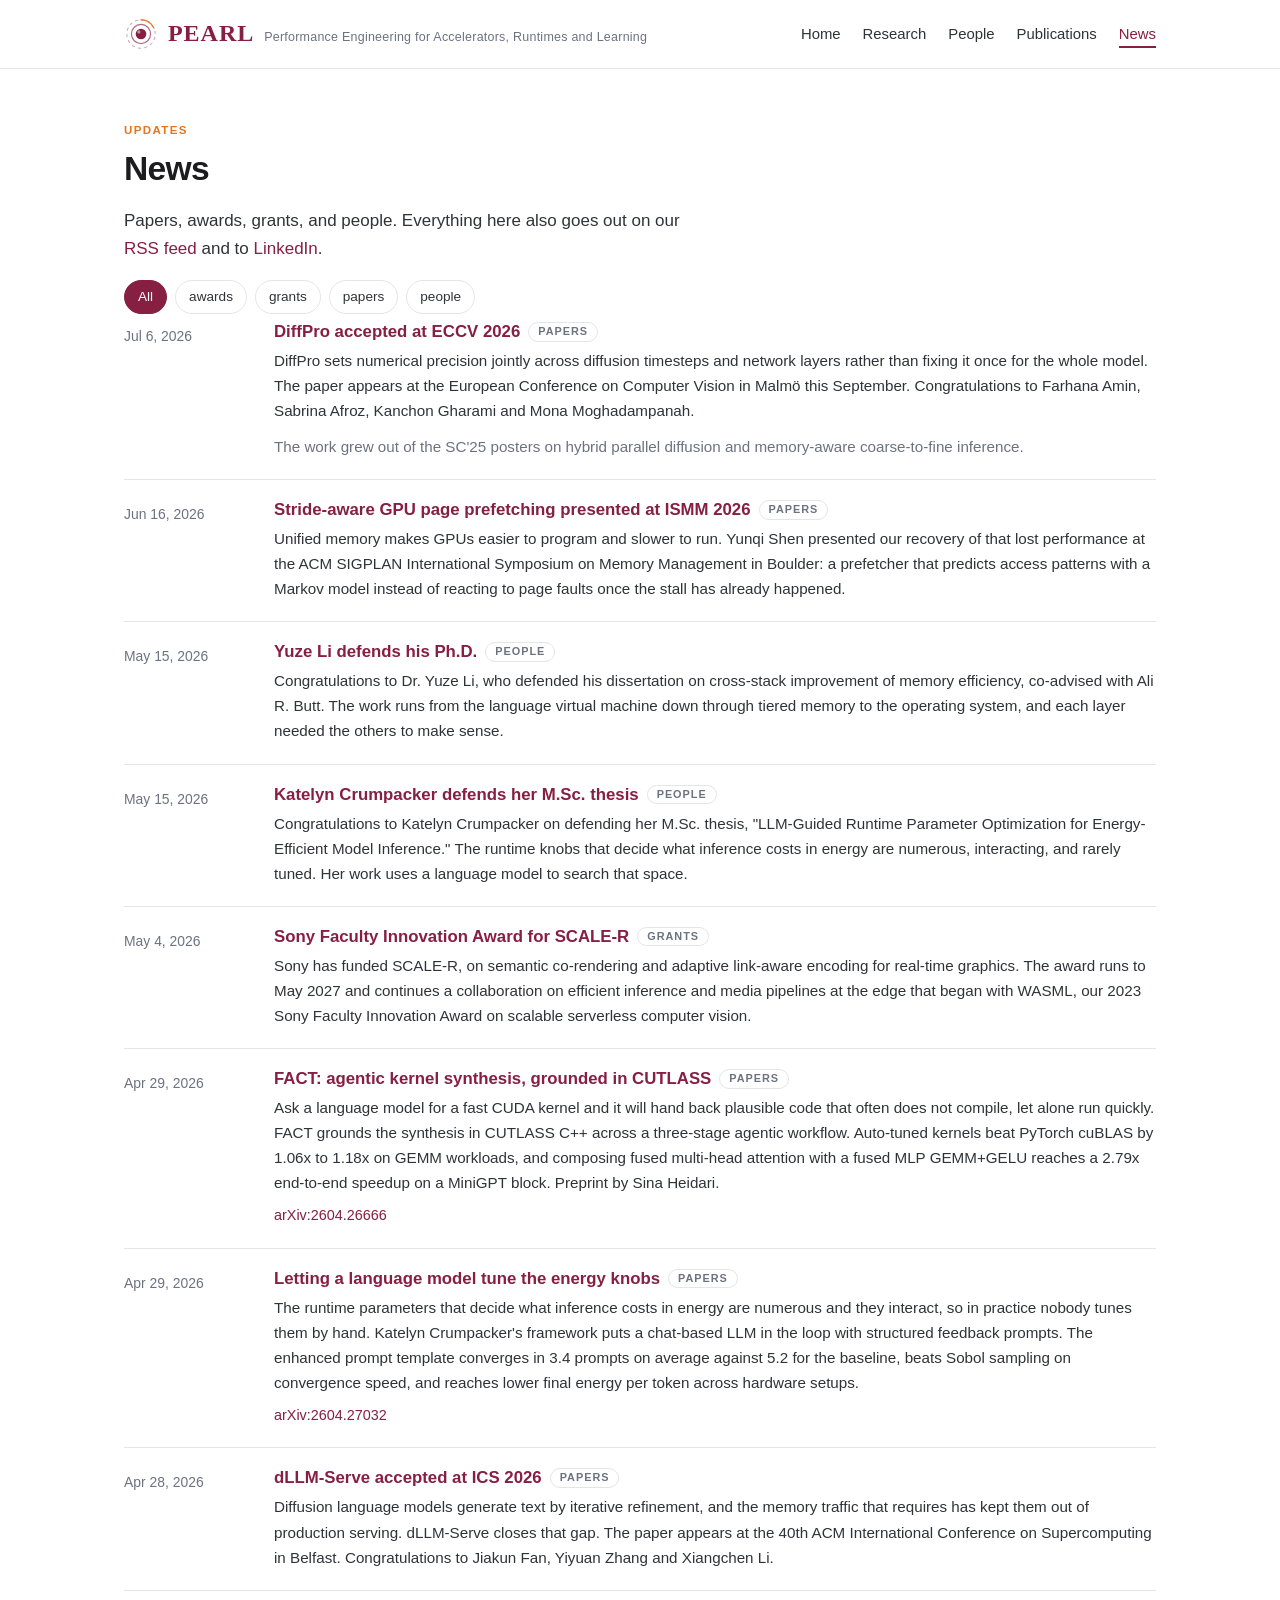
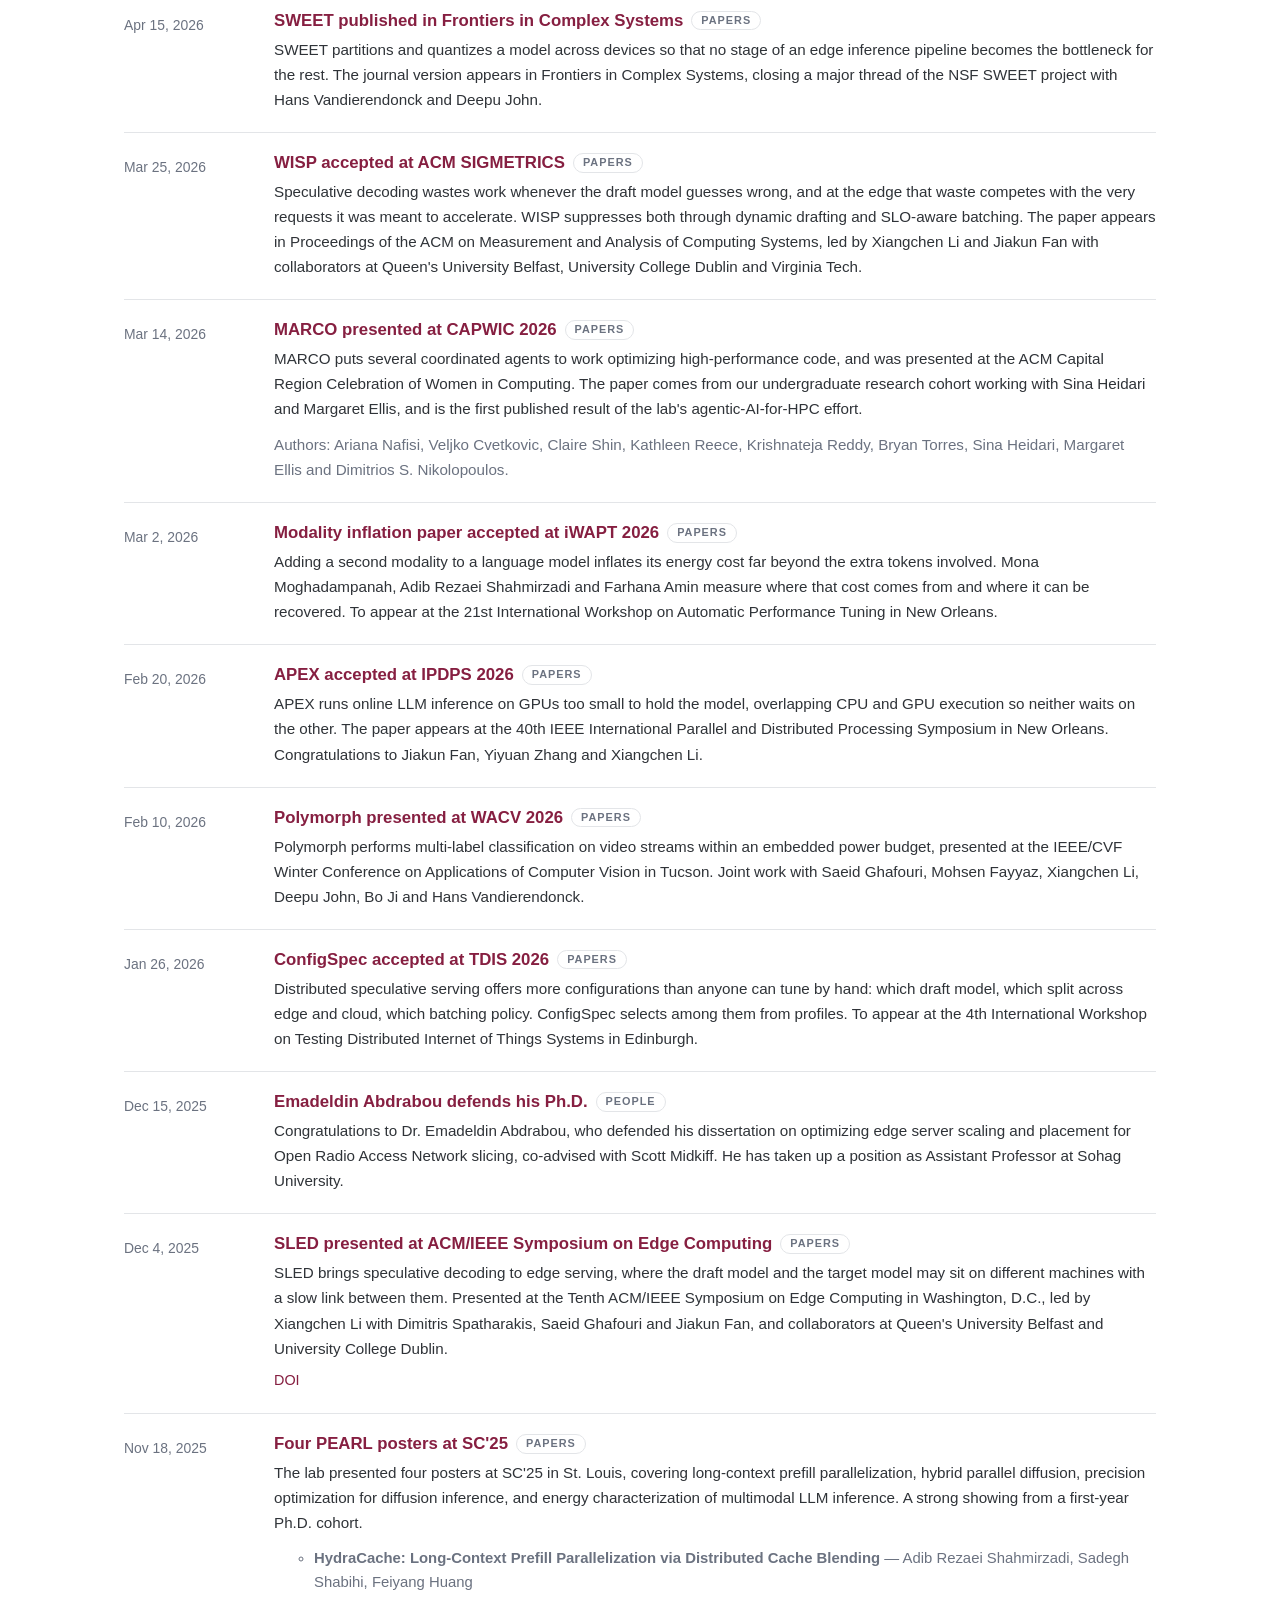
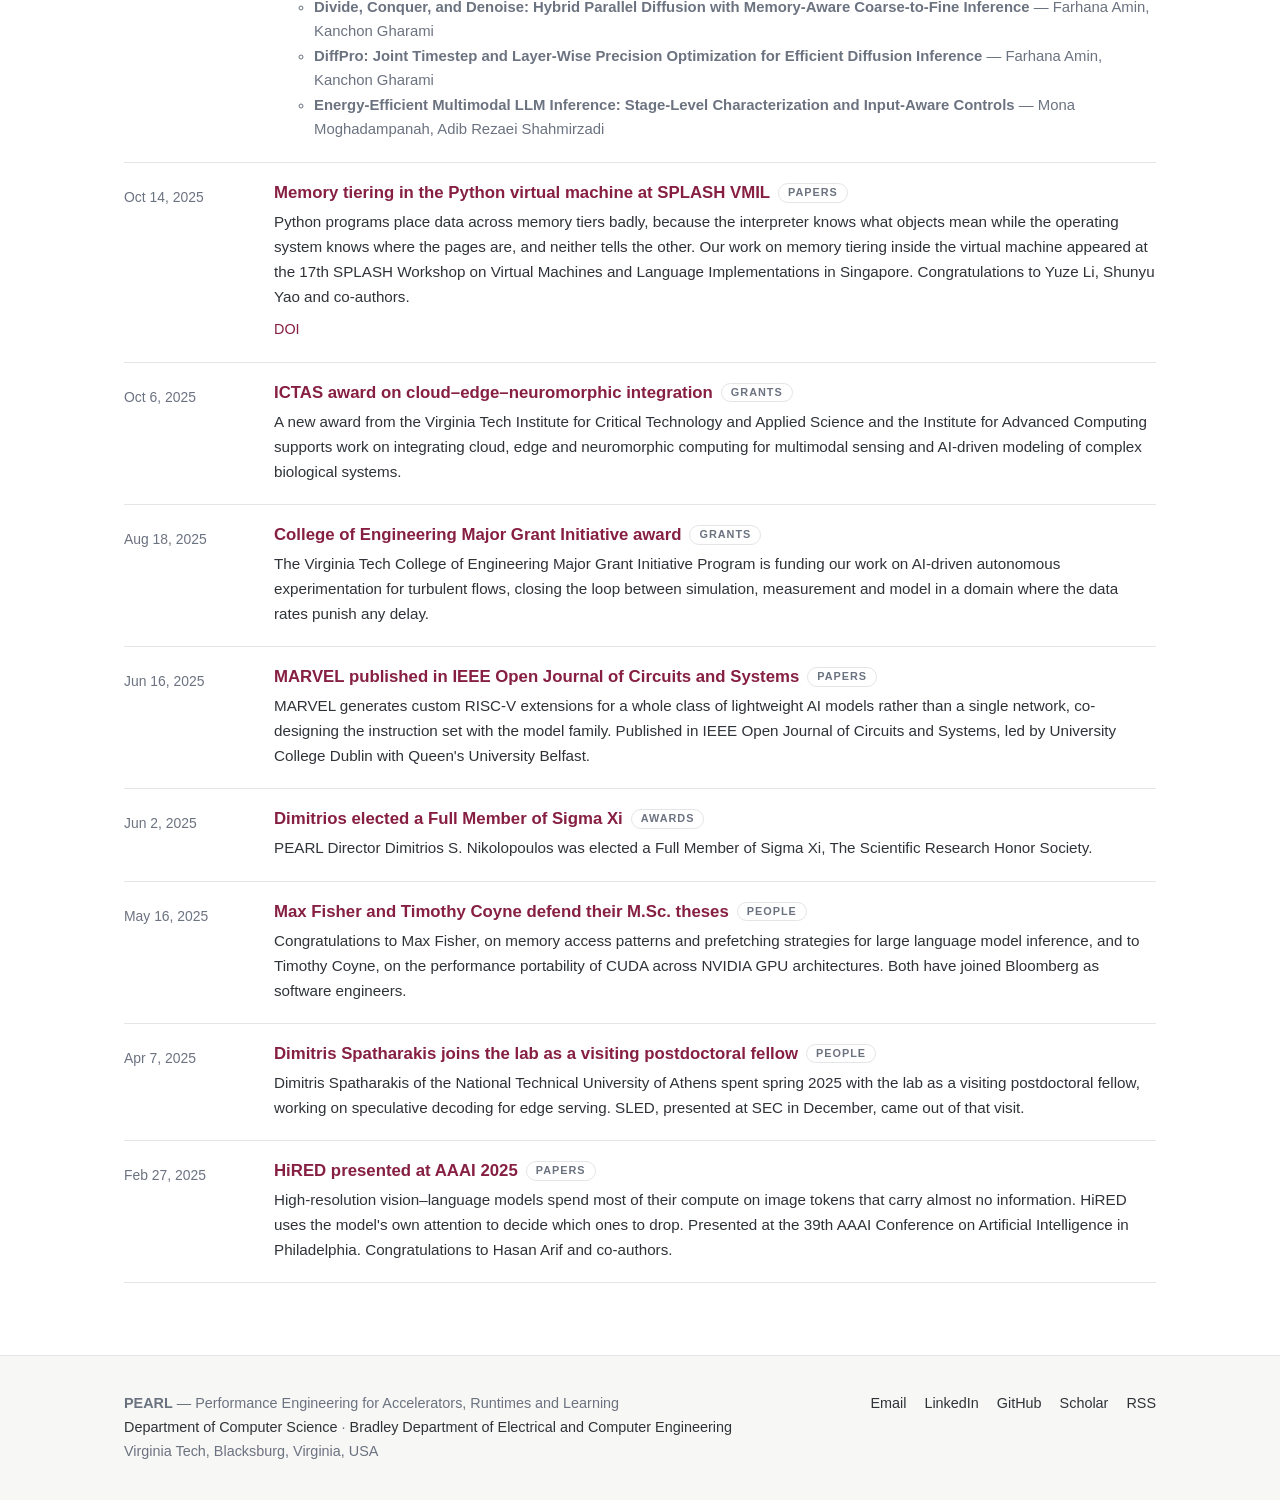
==== news.html @ 8db014ba "Initial PEARL Lab site" ====
<!DOCTYPE html>
<html lang="en">
<head>
<meta charset="utf-8">
<meta name="viewport" content="width=device-width, initial-scale=1">
<title>News · PEARL Lab</title>
<meta name="description" content="Papers, awards, grants and people news from the PEARL Lab at Virginia Tech.">
<link rel="icon" href="assets/logo.svg" type="image/svg+xml">
<link rel="alternate icon" href="assets/favicon.png">
<link rel="stylesheet" href="assets/style.css">
<link rel="alternate" type="application/rss+xml" title="PEARL Lab news" href="feed.xml">
<meta property="og:type" content="website">
<meta property="og:site_name" content="PEARL Lab">
<meta property="og:title" content="News · PEARL Lab">
<meta property="og:description" content="Papers, awards, grants and people news from the PEARL Lab at Virginia Tech.">
<meta property="og:url" content="https://pearl-lab-vt.github.io/news.html">
<meta name="twitter:card" content="summary">
</head>
<body>
<a class="skip" href="#main">Skip to content</a>
<header class="site" id="site-header"></header>
<main id="main">
<section id="news" style="border:0"></section>
</main>
<footer class="site" id="site-footer"></footer>
<script src="assets/app.js"></script>
<script>boot("news.html");</script>
</body>
</html>
---- assets/style.css ----
/* PEARL Lab — single stylesheet. Edit colors in :root and everything follows. */

:root {
  --maroon: #861f41;
  --maroon-dark: #5f1530;
  --orange: #e5751f;
  --ink: #1c1c1e;
  --body: #2f3338;
  --muted: #6b7280;
  --line: #e3e5e8;
  --bg: #ffffff;
  --bg-alt: #f7f7f5;
  --max: 1080px;
  --radius: 10px;
  --logo-ink: #861f41;
  --logo-accent: #e5751f;
  --sans: "Inter", -apple-system, BlinkMacSystemFont, "Segoe UI", Helvetica, Arial, sans-serif;
  --serif: "Iowan Old Style", "Palatino Linotype", Palatino, Georgia, serif;
}

@media (prefers-color-scheme: dark) {
  :root {
    --ink: #f2f2f2;
    --body: #d6d8dc;
    --muted: #9aa1ab;
    --line: #2e3236;
    --bg: #131517;
    --bg-alt: #1a1d20;
    --logo-ink: #d4708f;
    --logo-accent: #f0913f;
    --maroon: #d4708f;
    --maroon-dark: #e8a3b8;
    --orange: #f0913f;
  }
}

* { box-sizing: border-box; }

html { -webkit-text-size-adjust: 100%; }

body {
  margin: 0;
  font-family: var(--sans);
  font-size: 17px;
  line-height: 1.65;
  color: var(--body);
  background: var(--bg);
  -webkit-font-smoothing: antialiased;
}

.wrap { max-width: var(--max); margin: 0 auto; padding: 0 24px; }

a { color: var(--maroon); text-decoration: none; }
a:hover { text-decoration: underline; }

h1, h2, h3, h4 { color: var(--ink); line-height: 1.25; font-weight: 650; margin: 0 0 .5em; }
h1 { font-size: 2.1rem; letter-spacing: -0.02em; }
h2 { font-size: 1.45rem; letter-spacing: -0.01em; }
h3 { font-size: 1.08rem; }
p { margin: 0 0 1em; }

/* ---------- header ---------- */
header.site {
  border-bottom: 1px solid var(--line);
  background: var(--bg);
  position: sticky;
  top: 0;
  z-index: 50;
}
header.site .wrap {
  display: flex;
  align-items: center;
  justify-content: space-between;
  gap: 16px;
  min-height: 68px;
  flex-wrap: wrap;
}
.brand { display: flex; align-items: center; gap: 10px; text-decoration: none; }
.brand:hover { text-decoration: none; }
.brand .logo { display: block; line-height: 0; flex: 0 0 auto; }
.brand .logo svg { width: 34px; height: 34px; display: block; }
.brand .mark, .brand .sub { align-self: baseline; }
.brand .mark {
  font-family: var(--serif);
  font-size: 1.5rem;
  font-weight: 700;
  letter-spacing: 0.04em;
  color: var(--maroon);
}
.brand .sub { font-size: .78rem; color: var(--muted); letter-spacing: .02em; }
@media (max-width: 980px) { .brand .sub { display: none; } }

/* acronym expansion strip */
.acronym { display: flex; flex-wrap: wrap; gap: 8px 26px; margin-top: 26px; }
.acronym div { font-size: .84rem; color: var(--muted); }
.acronym b { color: var(--maroon); font-family: var(--serif); font-size: 1.02rem;
  font-weight: 700; margin-right: 5px; }
nav.site a {
  color: var(--body);
  font-size: .93rem;
  margin-left: 22px;
  padding: 4px 0;
  border-bottom: 2px solid transparent;
}
nav.site a:hover { text-decoration: none; border-bottom-color: var(--line); }
nav.site a[aria-current="page"] { color: var(--maroon); border-bottom-color: var(--maroon); }
nav.site a:first-child { margin-left: 0; }

@media (max-width: 640px) {
  header.site .wrap { min-height: 0; padding-top: 14px; padding-bottom: 10px; }
  nav.site { width: 100%; display: flex; flex-wrap: wrap; gap: 0 18px; }
  nav.site a { margin-left: 0; }
}

/* ---------- hero ---------- */
.hero { padding: 64px 0 52px; border-bottom: 1px solid var(--line); }
.hero h1 { font-size: 2.4rem; max-width: 27ch; text-wrap: balance; }
.hero .lede { font-size: 1.18rem; max-width: 62ch; color: var(--body); }
.hero .meta { color: var(--muted); font-size: .95rem; margin-top: 20px; }
@media (max-width: 640px) { .hero { padding: 40px 0 32px; } .hero h1 { font-size: 1.9rem; } }

/* ---------- sections ---------- */
section { padding: 52px 0; border-bottom: 1px solid var(--line); }
section:last-of-type { border-bottom: 0; }
.section-head {
  display: flex; align-items: baseline; justify-content: space-between;
  gap: 16px; margin-bottom: 26px; flex-wrap: wrap;
}
.section-head h2 { margin: 0; }
.section-head a { font-size: .92rem; }

.eyebrow {
  text-transform: uppercase;
  letter-spacing: .12em;
  font-size: .72rem;
  font-weight: 700;
  color: var(--orange);
  margin-bottom: 8px;
}

/* ---------- cards ---------- */
.grid { display: grid; gap: 20px; }
.grid.two { grid-template-columns: repeat(auto-fit, minmax(300px, 1fr)); }
.grid.three { grid-template-columns: repeat(auto-fit, minmax(300px, 1fr)); }

.card {
  border: 1px solid var(--line);
  border-radius: var(--radius);
  padding: 22px;
  background: var(--bg);
}
.card h3 { margin-bottom: .4em; }
.card p { margin-bottom: 0; font-size: .95rem; color: var(--body); }
.card ul { margin: 12px 0 0; padding-left: 18px; font-size: .9rem; color: var(--muted); }
.card ul li { margin-bottom: 5px; }

/* the "why this matters" line */
.stake {
  font-size: .95rem !important;
  color: var(--ink) !important;
  font-weight: 550;
  margin-bottom: .7em !important;
  padding-left: 12px;
  border-left: 2px solid var(--orange);
}
.stake.big { font-size: 1.12rem !important; max-width: 62ch; padding-left: 16px; }

.closing {
  margin-top: 34px;
  max-width: 68ch;
  font-size: 1.02rem;
  color: var(--body);
  border-top: 1px solid var(--line);
  padding-top: 22px;
}

/* ---------- news ---------- */
.news-list { list-style: none; margin: 0; padding: 0; }
.news-list > li {
  padding: 20px 0;
  border-bottom: 1px solid var(--line);
  display: grid;
  grid-template-columns: 130px 1fr;
  gap: 20px;
}
.news-list > li:first-child { padding-top: 0; }
.news-date { color: var(--muted); font-size: .87rem; font-variant-numeric: tabular-nums; padding-top: 3px; }
.news-body h3 { margin-bottom: .3em; font-size: 1.05rem; }
.news-body p { margin: 0; font-size: .95rem; }
.news-body .extra { margin-top: .7em; font-size: .93rem; color: var(--muted); }
.news-body .extra a { color: var(--maroon); }
@media (max-width: 640px) {
  .news-list > li { grid-template-columns: 1fr; gap: 6px; }
}

.tag {
  display: inline-block;
  font-size: .68rem;
  text-transform: uppercase;
  letter-spacing: .09em;
  font-weight: 700;
  color: var(--muted);
  border: 1px solid var(--line);
  border-radius: 999px;
  padding: 2px 9px;
  margin-left: 8px;
  vertical-align: 2px;
}

.linkrow { margin-top: .6em; font-size: .9rem; display: flex; flex-wrap: wrap; gap: 14px; }

/* ---------- people ---------- */
.people { display: grid; gap: 16px; grid-template-columns: repeat(auto-fill, minmax(268px, 1fr)); }
.person {
  border: 1px solid var(--line);
  border-radius: var(--radius);
  padding: 16px 18px;
  display: flex;
  gap: 14px;
  align-items: flex-start;
}
.avatar {
  flex: 0 0 42px;
  width: 42px; height: 42px;
  border-radius: 50%;
  background: var(--bg-alt);
  border: 1px solid var(--line);
  color: var(--maroon);
  display: grid; place-items: center;
  font-weight: 700; font-size: .82rem;
  letter-spacing: .02em;
}
.person .name { font-weight: 650; color: var(--ink); font-size: .98rem; }
.person .role { font-size: .85rem; color: var(--muted); }
.person .topic { font-size: .85rem; margin-top: 5px; }
.person .note { font-size: .8rem; color: var(--muted); margin-top: 3px; font-style: italic; }

.alumni-list { columns: 2; column-gap: 36px; font-size: .93rem; list-style: none; padding: 0; margin: 0; }
.alumni-list li { break-inside: avoid; padding: 5px 0; border-bottom: 1px solid var(--line); }
.alumni-list .yr { color: var(--muted); font-variant-numeric: tabular-nums; }
.alumni-list .th { display: block; font-size: .84rem; color: var(--muted); }
@media (max-width: 700px) { .alumni-list { columns: 1; } }

/* ---------- publications ---------- */
.pub-year { margin: 32px 0 14px; font-size: 1.15rem; color: var(--maroon); }
.pub { padding: 14px 0; border-bottom: 1px solid var(--line); }
.pub .t { font-weight: 600; color: var(--ink); }
.pub .a { font-size: .9rem; color: var(--body); }
.pub .v { font-size: .88rem; color: var(--muted); font-style: italic; }

.filters { display: flex; flex-wrap: wrap; gap: 8px; margin-bottom: 8px; }
.filters button {
  font: inherit; font-size: .85rem;
  padding: 5px 13px;
  border: 1px solid var(--line);
  background: var(--bg);
  color: var(--body);
  border-radius: 999px;
  cursor: pointer;
}
.filters button[aria-pressed="true"] { background: var(--maroon); border-color: var(--maroon); color: #fff; }

/* ---------- callout ---------- */
.callout {
  background: var(--bg-alt);
  border: 1px solid var(--line);
  border-left: 3px solid var(--orange);
  border-radius: var(--radius);
  padding: 18px 22px;
  font-size: .95rem;
}
.callout p:last-child { margin-bottom: 0; }

/* ---------- footer ---------- */
footer.site {
  border-top: 1px solid var(--line);
  background: var(--bg-alt);
  padding: 36px 0;
  font-size: .9rem;
  color: var(--muted);
  margin-top: 20px;
}
footer.site .cols { display: flex; justify-content: space-between; gap: 24px; flex-wrap: wrap; }
footer.site a { color: var(--body); }
footer.site .links { display: flex; gap: 18px; flex-wrap: wrap; }

.skip {
  position: absolute; left: -9999px;
}
.skip:focus {
  left: 12px; top: 12px; background: var(--bg); padding: 10px 16px;
  border: 2px solid var(--maroon); border-radius: 6px; z-index: 100;
}

/* ---------- article (news permalink pages) ---------- */
.article { padding: 52px 0; max-width: 68ch; }
.article .kicker { color: var(--muted); font-size: .9rem; margin-bottom: 10px; }
.article h1 { font-size: 2rem; }
.article img { max-width: 100%; border-radius: var(--radius); }

/* ---------- sponsors ---------- */
.sponsors { background: var(--bg-alt); padding: 40px 0; }
.sponsor-head {
  font-size: .74rem;
  text-transform: uppercase;
  letter-spacing: .13em;
  color: var(--muted);
  font-weight: 700;
  margin-bottom: 22px;
}
.sponsor-row {
  list-style: none; margin: 0; padding: 0;
  display: flex; flex-wrap: wrap; align-items: stretch; gap: 16px;
}
.sponsor-row > li { flex: 0 1 auto; }

/* White plate: brand policies forbid recolouring, and every one of these marks
   is drawn for a light background. The plate keeps them legible in dark mode. */
.sponsor {
  display: flex; align-items: center; justify-content: center;
  background: #fff;
  border: 1px solid var(--line);
  border-radius: var(--radius);
  padding: 16px 22px;
  min-height: 78px;
  min-width: 150px;
  text-decoration: none;
}
.sponsor:hover { text-decoration: none; border-color: var(--muted); }
.sponsor img { max-height: 46px; max-width: 220px; width: auto; height: auto; display: block; }
.sponsor .sponsor-name { display: none; }
.sponsor.nologo .sponsor-name {
  display: block;
  font-size: .92rem;
  font-weight: 600;
  color: #2f3338;
  text-align: center;
  line-height: 1.3;
  max-width: 200px;
}
.sponsor-note {
  margin: 22px 0 0;
  font-size: .8rem;
  color: var(--muted);
  max-width: 76ch;
}
@media (max-width: 640px) {
  .sponsor { min-width: 0; flex: 1 1 130px; padding: 14px; }
  .sponsor img { max-height: 36px; }
}
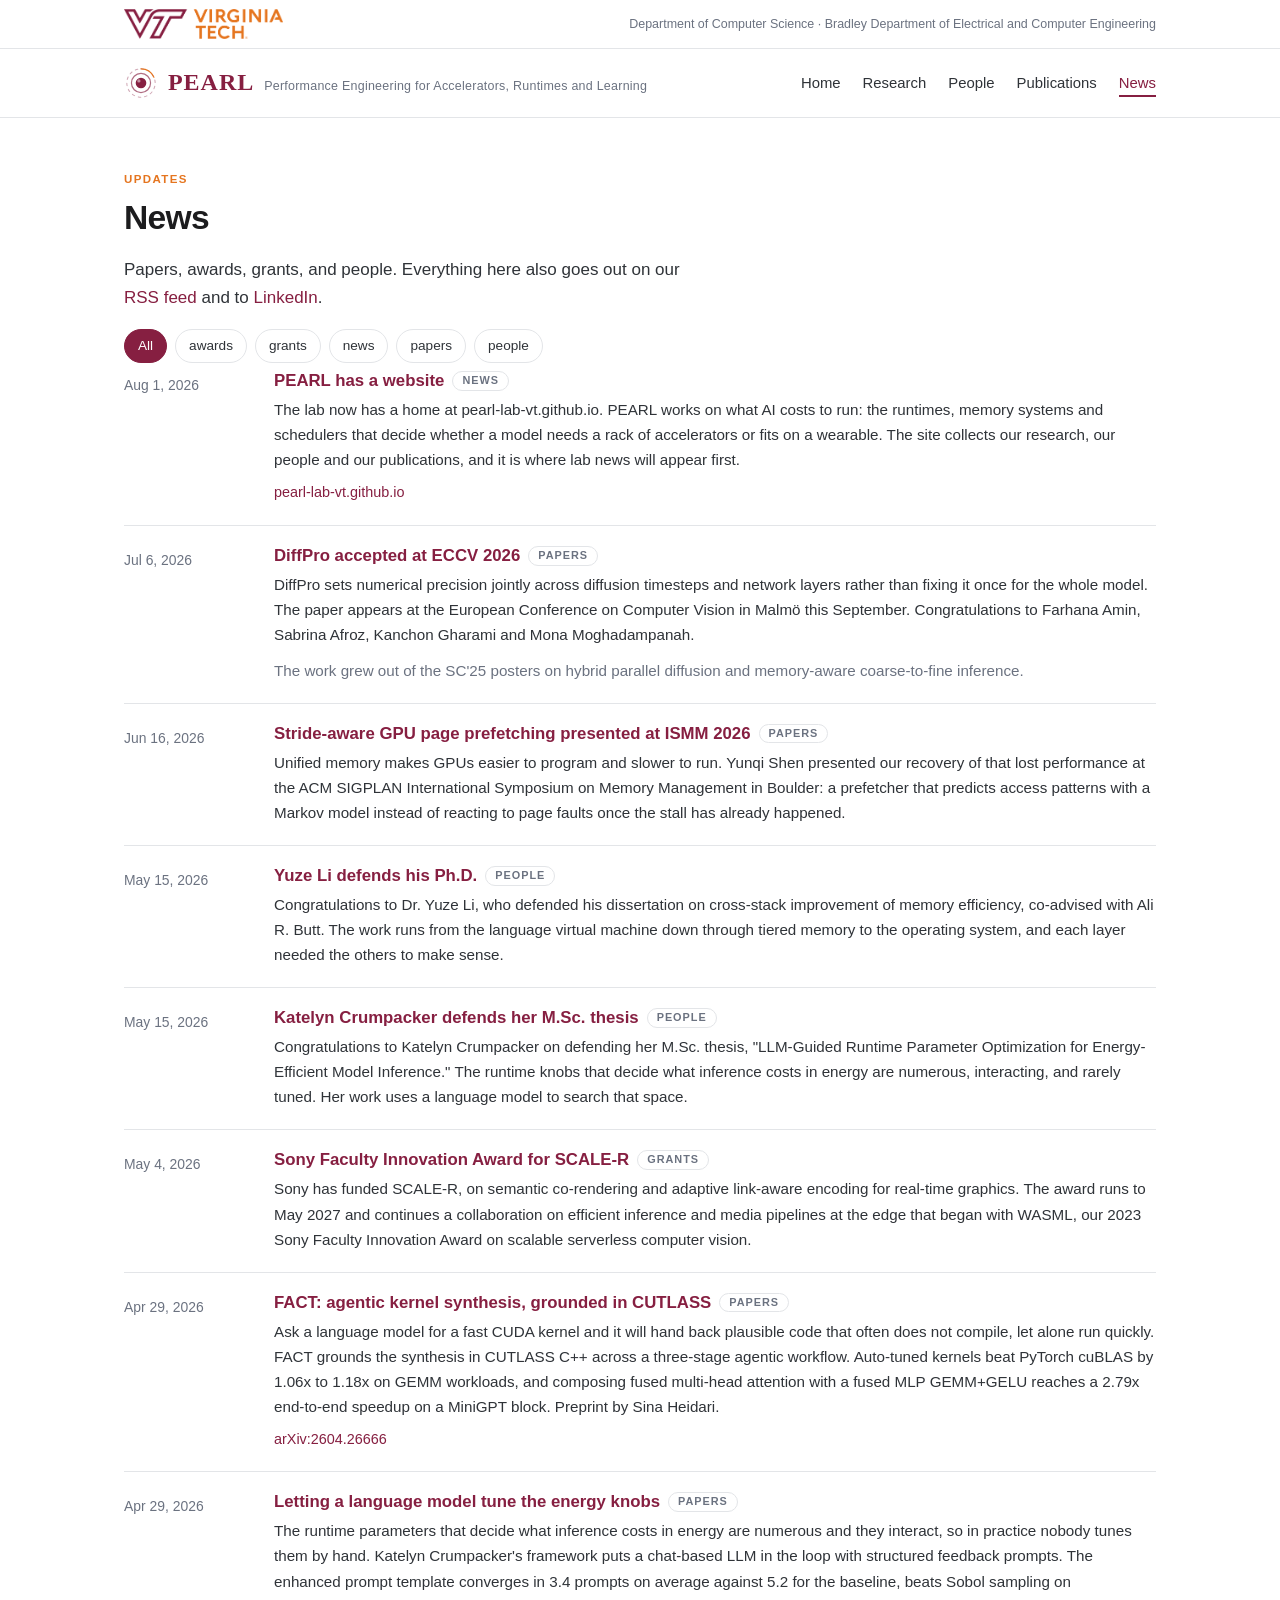
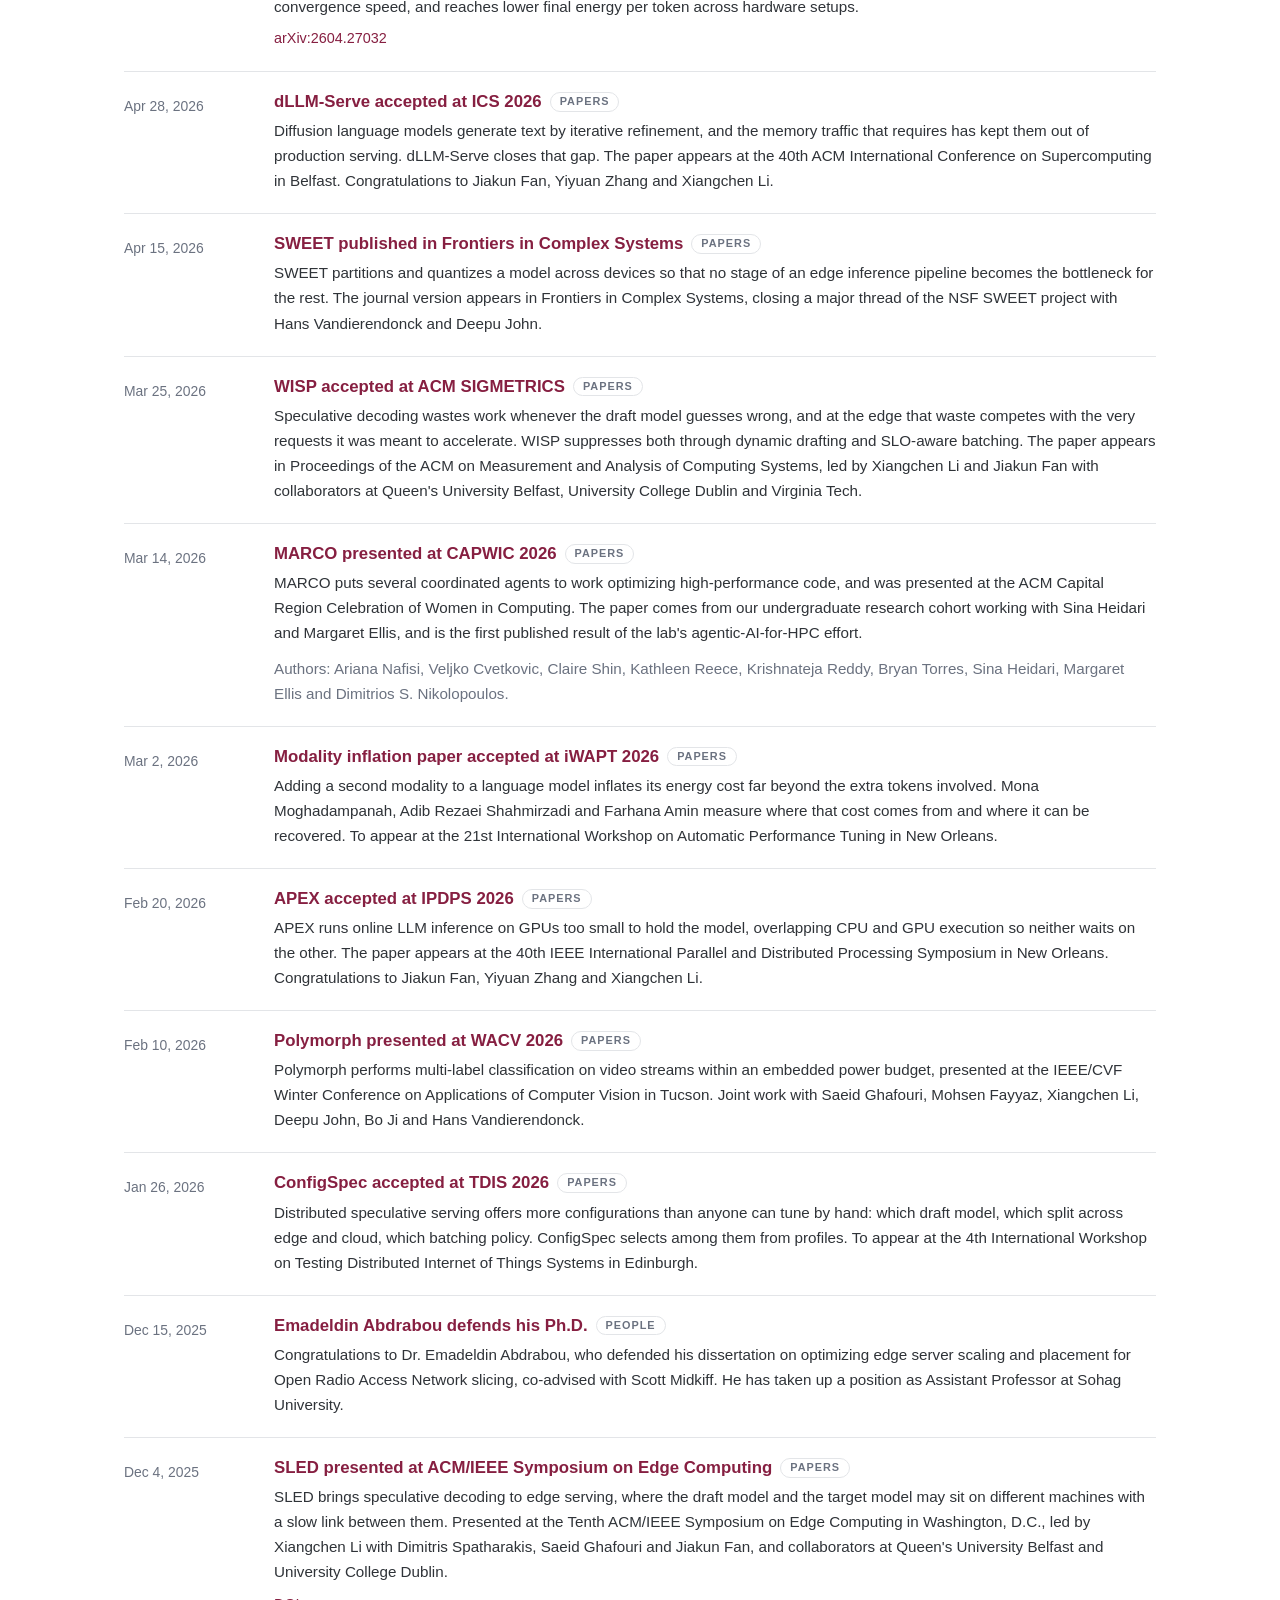
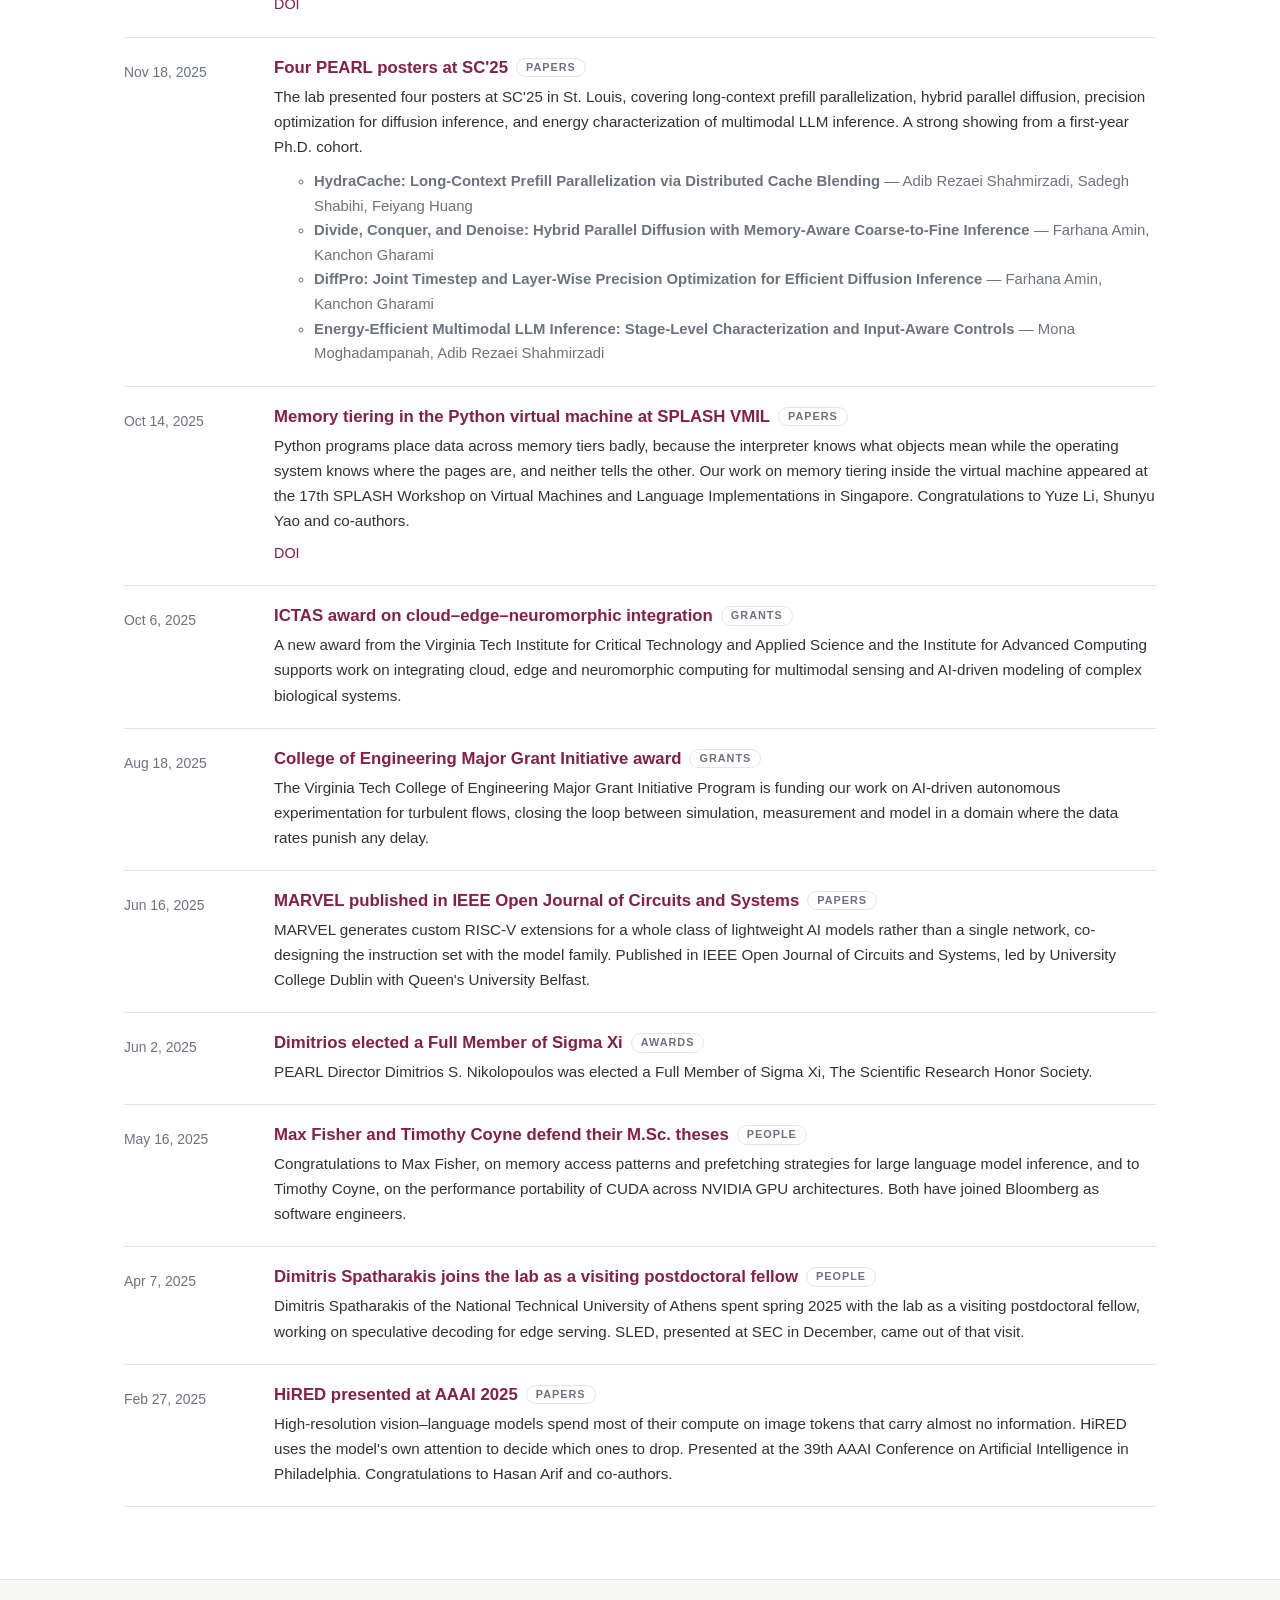
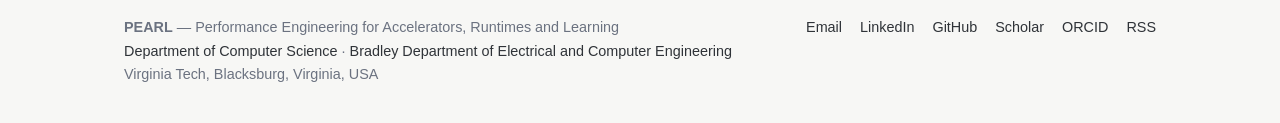
==== commit 7f81f6e9: "Add: Transformer inference on RISC-V, accepted at ICECS 2026" ====
--- a/news.html
+++ b/news.html
@@ -18,6 +18,7 @@
 </head>
 <body>
 <a class="skip" href="#main">Skip to content</a>
+<div class="institution" id="institution"></div>
 <header class="site" id="site-header"></header>
 <main id="main">
 <section id="news" style="border:0"></section>
--- a/assets/style.css
+++ b/assets/style.css
@@ -298,53 +298,68 @@
 .article h1 { font-size: 2rem; }
 .article img { max-width: 100%; border-radius: var(--radius); }
 
-/* ---------- sponsors ---------- */
-.sponsors { background: var(--bg-alt); padding: 40px 0; }
+/* ---------- sponsors / acknowledgement ---------- */
+.sponsors { background: var(--bg-alt); padding: 44px 0; }
 .sponsor-head {
   font-size: .74rem;
   text-transform: uppercase;
   letter-spacing: .13em;
   color: var(--muted);
   font-weight: 700;
-  margin-bottom: 22px;
+  margin-bottom: 24px;
 }
 .sponsor-row {
   list-style: none; margin: 0; padding: 0;
-  display: flex; flex-wrap: wrap; align-items: stretch; gap: 16px;
-}
-.sponsor-row > li { flex: 0 1 auto; }
-
-/* White plate: brand policies forbid recolouring, and every one of these marks
-   is drawn for a light background. The plate keeps them legible in dark mode. */
+  display: grid; gap: 18px;
+  grid-template-columns: repeat(auto-fit, minmax(230px, 1fr));
+}
 .sponsor {
-  display: flex; align-items: center; justify-content: center;
+  display: flex; flex-direction: column; align-items: flex-start; gap: 4px;
+  border-left: 2px solid var(--line);
+  padding: 2px 0 2px 16px;
+}
+/* Official marks go on a white plate: they are drawn for light backgrounds and
+   brand rules forbid recolouring them for dark mode. */
+.sponsor img {
+  max-height: 42px; max-width: 190px; width: auto; height: auto;
+  display: block; margin-bottom: 8px;
+  background: #fff; border-radius: 4px; padding: 5px 8px;
+}
+.sponsor.nologo { border-left-color: var(--orange); }
+.sponsor-name {
+  font-weight: 650; font-size: .97rem; color: var(--ink);
+  text-decoration: none; line-height: 1.3;
+}
+.sponsor-name:hover { color: var(--maroon); text-decoration: underline; }
+.sponsor-detail { font-size: .82rem; color: var(--muted); line-height: 1.45; }
+.sponsor-note {
+  margin: 26px 0 0; font-size: .8rem; color: var(--muted); max-width: 76ch;
+}
+@media (max-width: 640px) {
+  .sponsor-row { grid-template-columns: 1fr; gap: 14px; }
+}
+
+/* ---------- institutional band ---------- */
+.institution {
   background: #fff;
-  border: 1px solid var(--line);
-  border-radius: var(--radius);
-  padding: 16px 22px;
-  min-height: 78px;
-  min-width: 150px;
-  text-decoration: none;
-}
-.sponsor:hover { text-decoration: none; border-color: var(--muted); }
-.sponsor img { max-height: 46px; max-width: 220px; width: auto; height: auto; display: block; }
-.sponsor .sponsor-name { display: none; }
-.sponsor.nologo .sponsor-name {
-  display: block;
-  font-size: .92rem;
-  font-weight: 600;
-  color: #2f3338;
-  text-align: center;
-  line-height: 1.3;
-  max-width: 200px;
-}
-.sponsor-note {
-  margin: 22px 0 0;
-  font-size: .8rem;
-  color: var(--muted);
-  max-width: 76ch;
-}
-@media (max-width: 640px) {
-  .sponsor { min-width: 0; flex: 1 1 130px; padding: 14px; }
-  .sponsor img { max-height: 36px; }
-}
+  border-bottom: 1px solid var(--line);
+  padding: 9px 0;
+}
+.institution .wrap {
+  display: flex; align-items: center; justify-content: space-between;
+  gap: 16px; flex-wrap: wrap;
+}
+.inst { display: flex; align-items: center; gap: 10px; text-decoration: none; }
+.inst:hover { text-decoration: none; }
+.inst img { max-height: 30px; width: auto; display: block; }
+/* The wordmark shows only when no official logo file is present. */
+.inst .inst-name {
+  display: none;
+  font-family: var(--serif); font-size: 1.05rem; font-weight: 700;
+  color: #861f41; letter-spacing: .01em;
+}
+.inst.nologo .inst-name, .inst:not(:has(img)) .inst-name { display: block; }
+.inst-depts { font-size: .78rem; color: #6b7280; }
+.inst-depts a { color: #6b7280; }
+.inst-depts a:hover { color: #861f41; }
+@media (max-width: 720px) { .inst-depts { display: none; } }
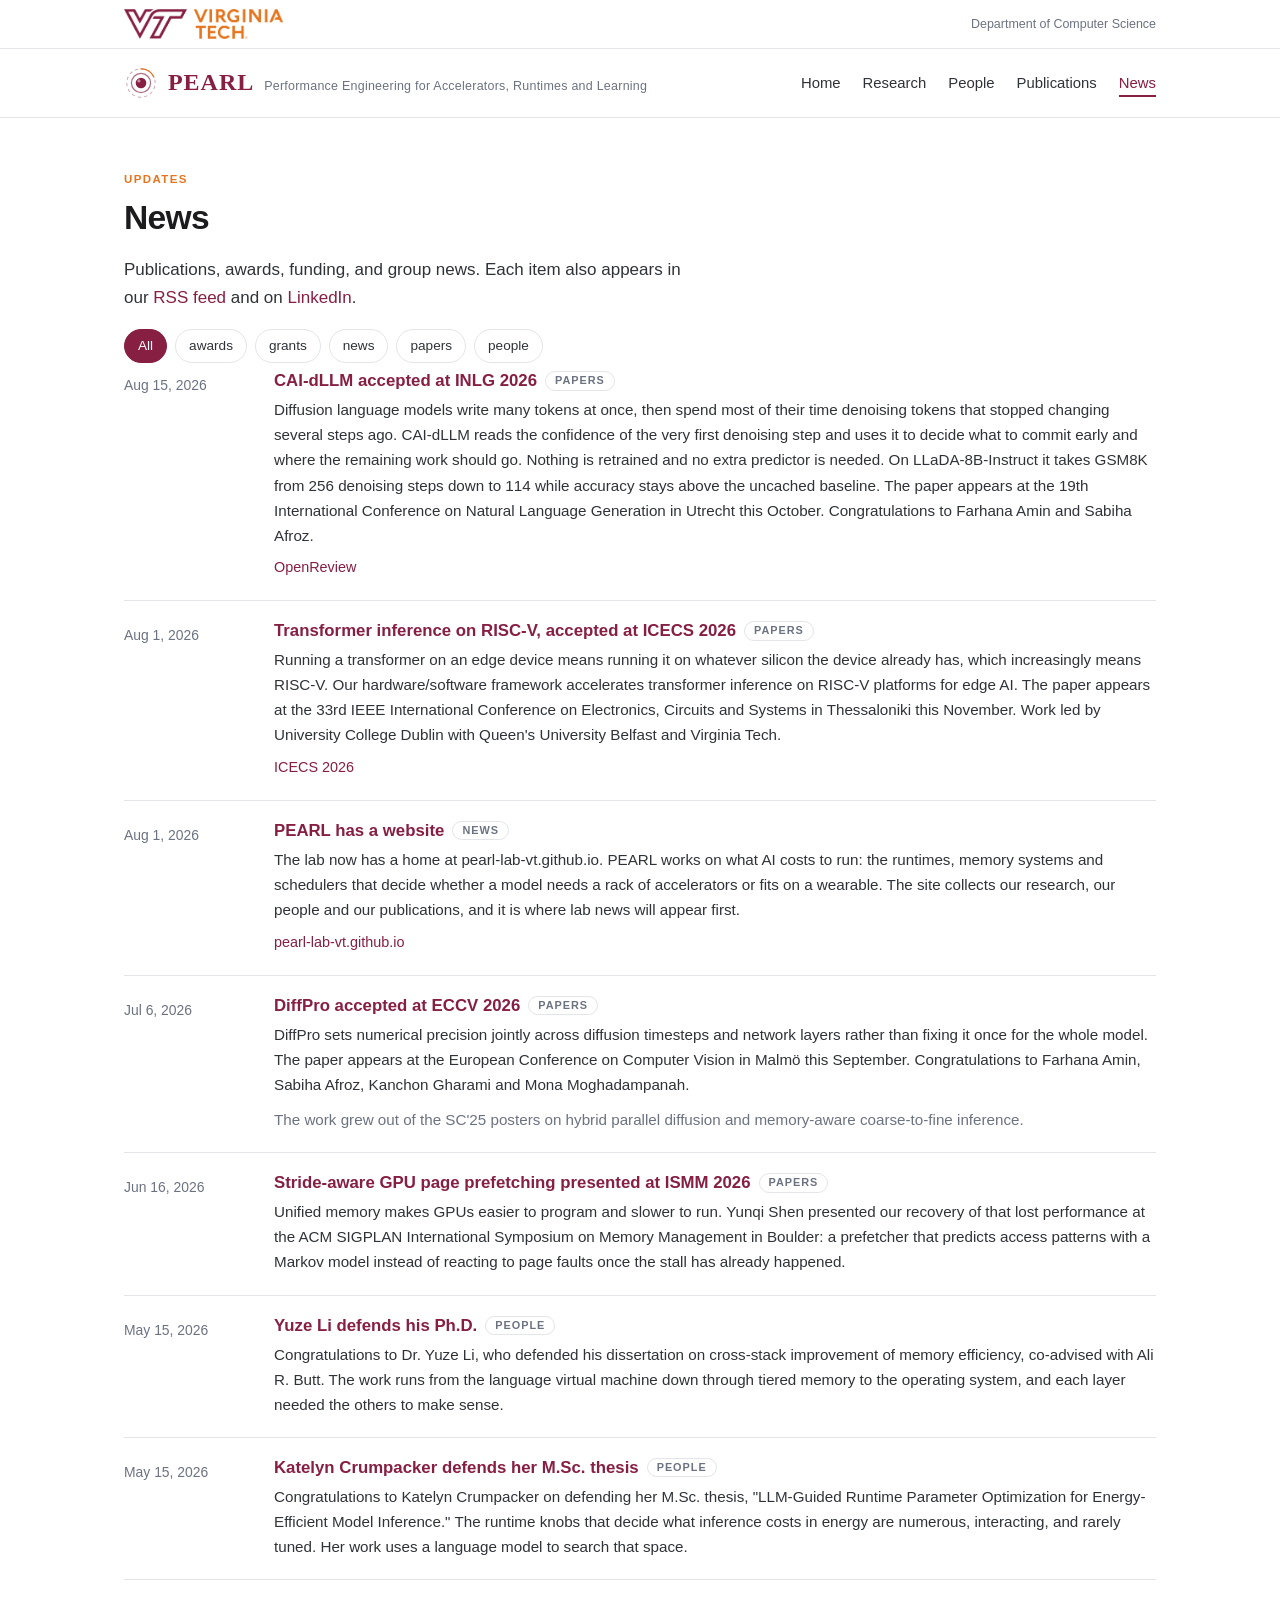
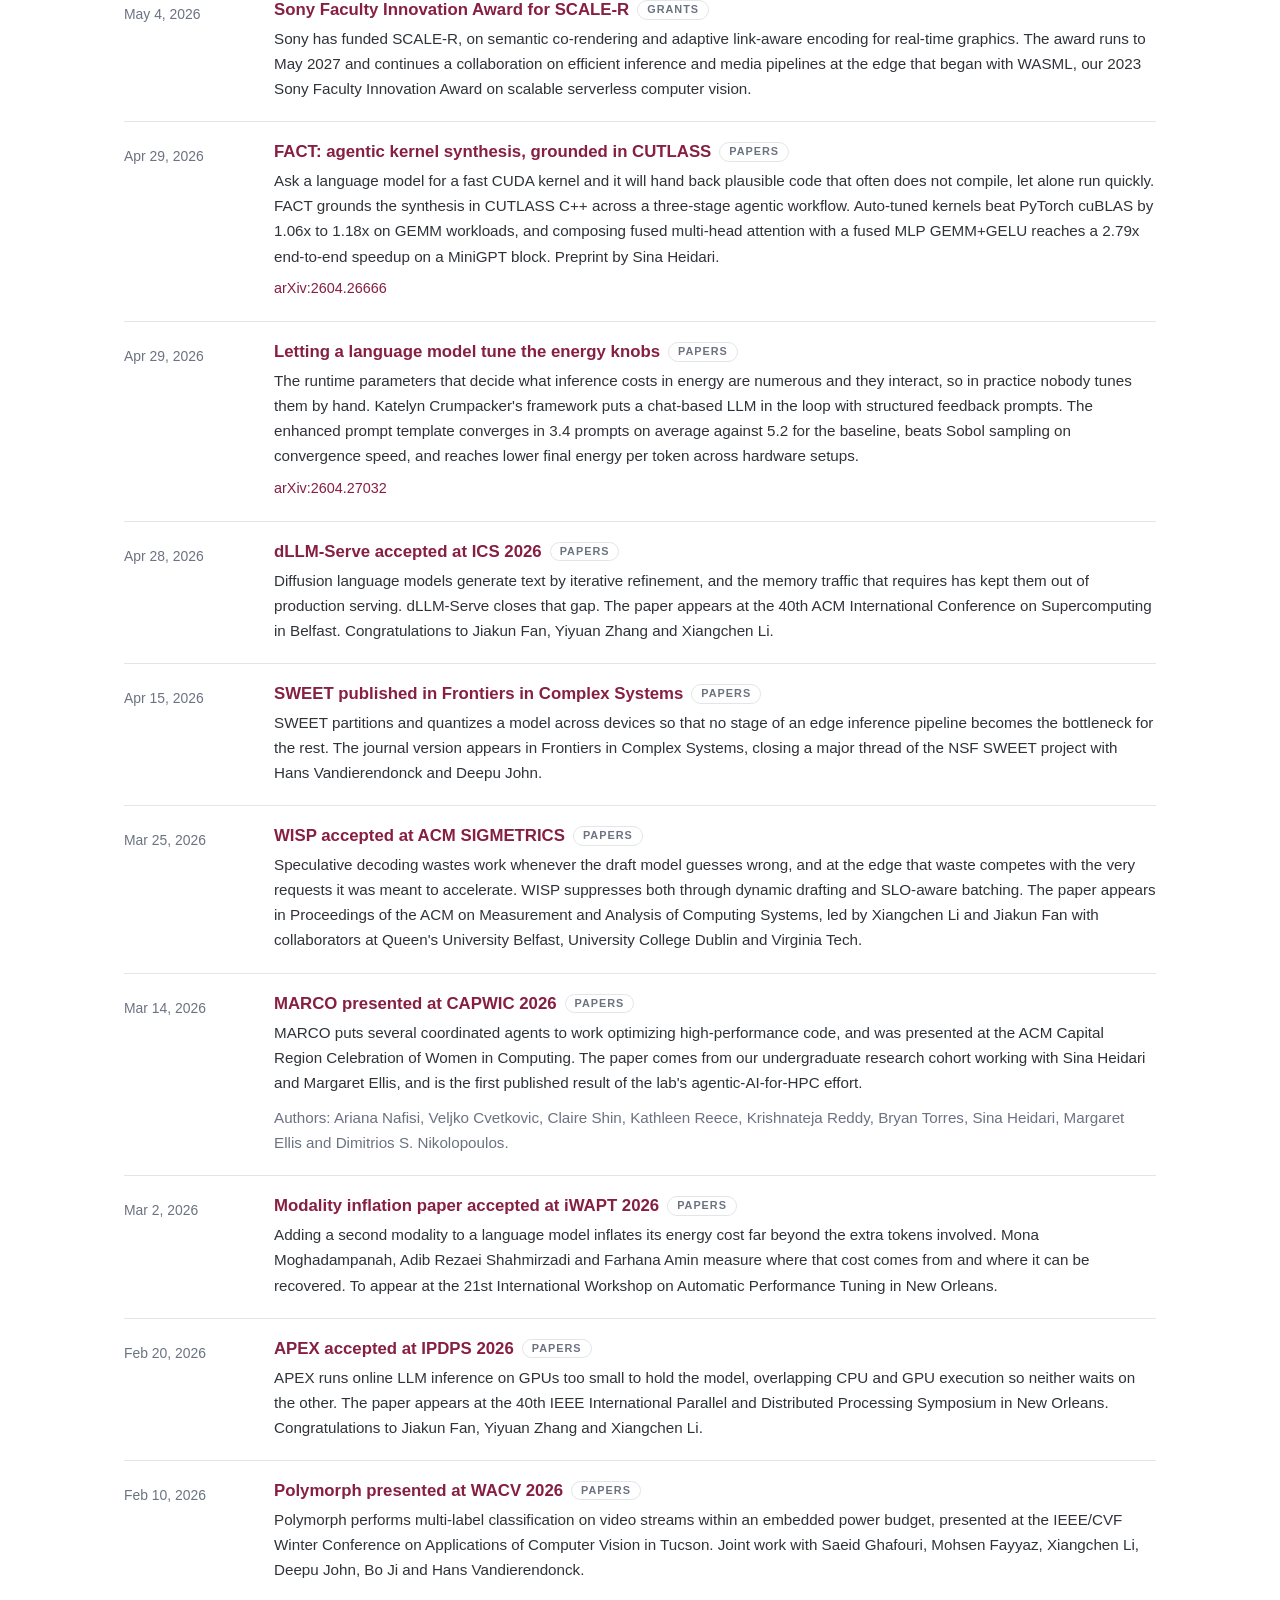
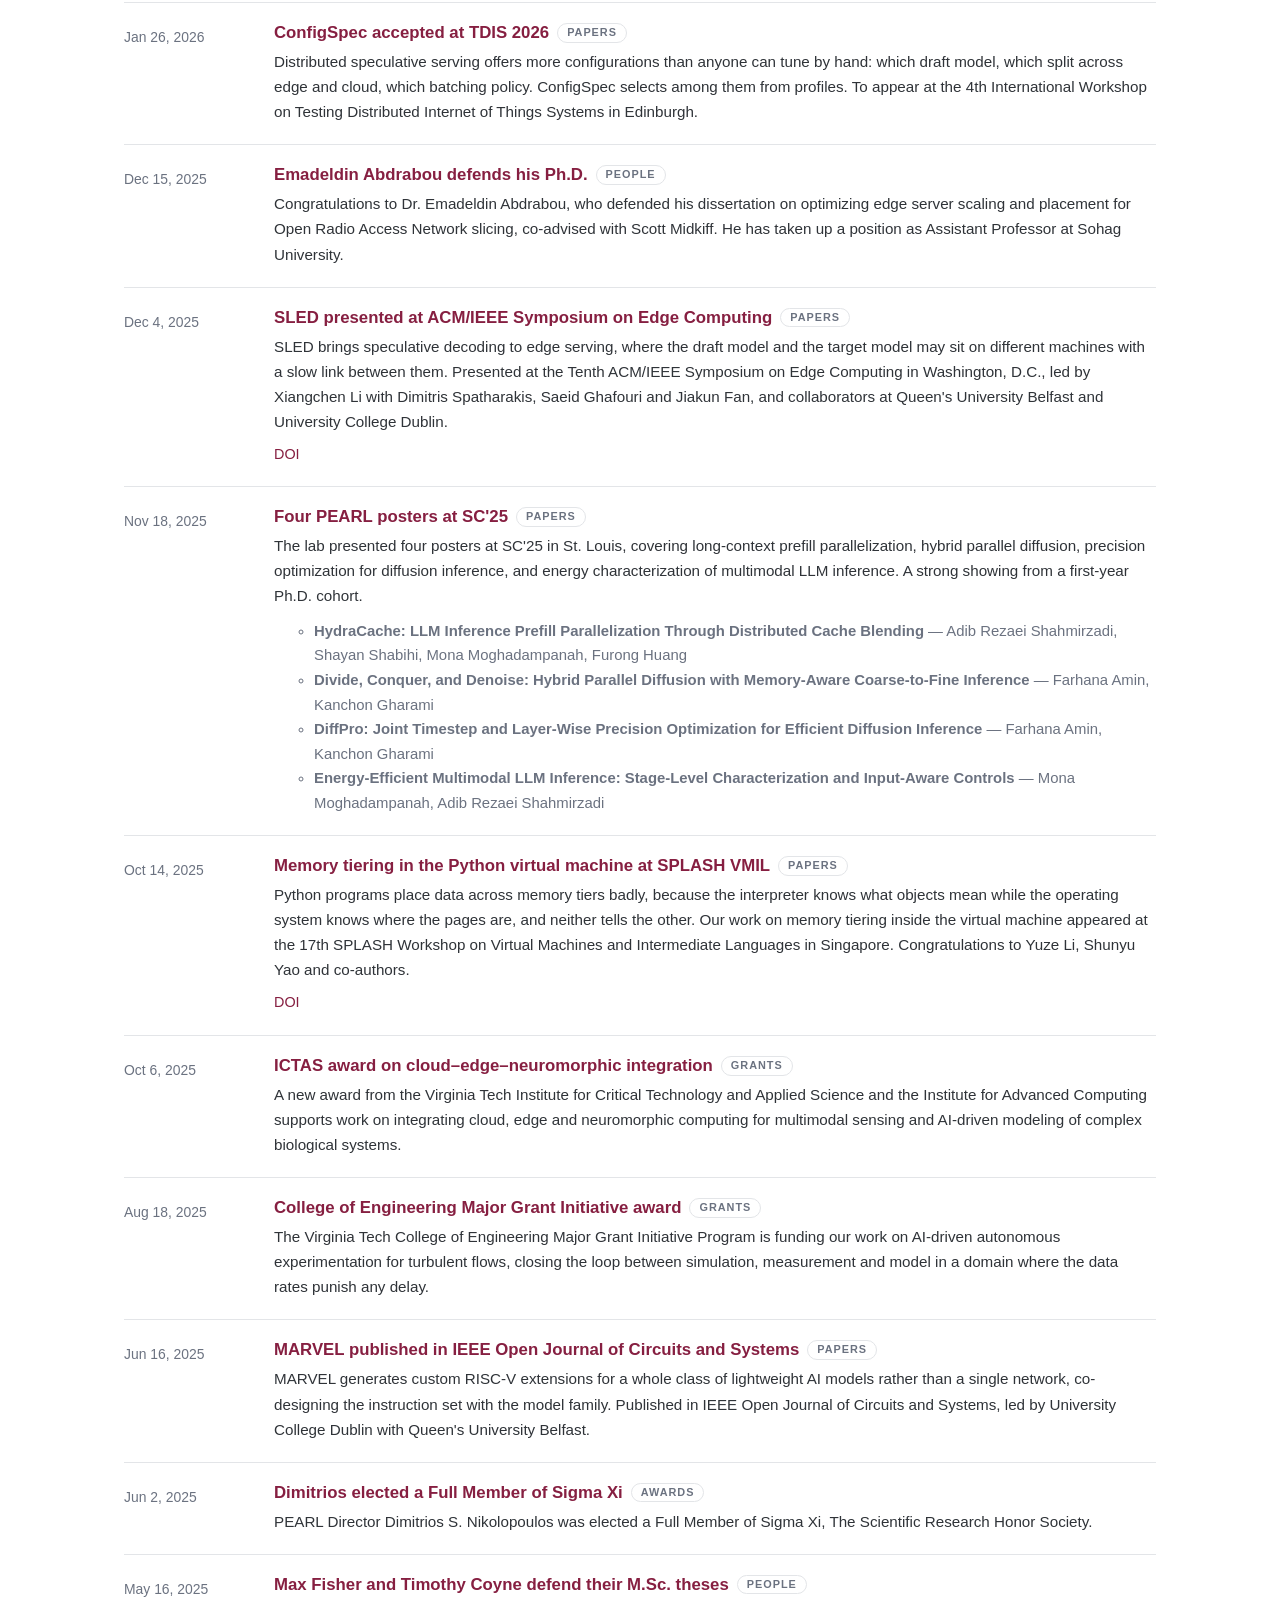
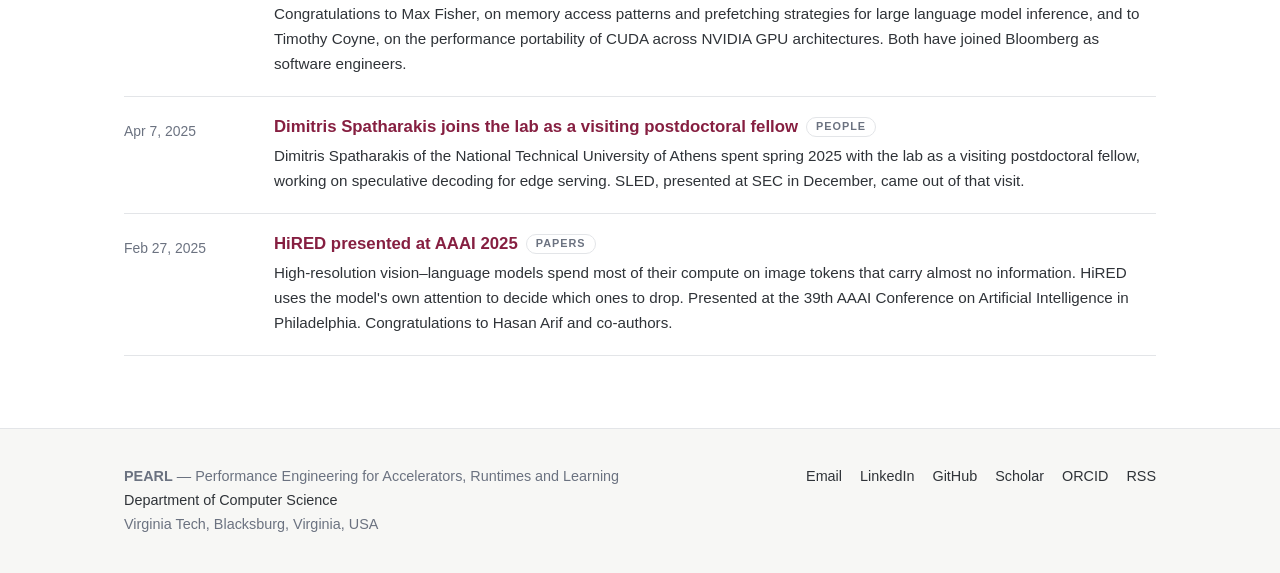
==== commit 47d46eb9: "Rewrite site prose for clarity and consistency Research text follows a problem, current practice, sh" ====
--- a/news.html
+++ b/news.html
@@ -4,7 +4,7 @@
 <meta charset="utf-8">
 <meta name="viewport" content="width=device-width, initial-scale=1">
 <title>News · PEARL Lab</title>
-<meta name="description" content="Papers, awards, grants and people news from the PEARL Lab at Virginia Tech.">
+<meta name="description" content="Papers, awards, grants, and people news from the PEARL Lab at Virginia Tech.">
 <link rel="icon" href="assets/logo.svg" type="image/svg+xml">
 <link rel="alternate icon" href="assets/favicon.png">
 <link rel="stylesheet" href="assets/style.css">
@@ -12,7 +12,7 @@
 <meta property="og:type" content="website">
 <meta property="og:site_name" content="PEARL Lab">
 <meta property="og:title" content="News · PEARL Lab">
-<meta property="og:description" content="Papers, awards, grants and people news from the PEARL Lab at Virginia Tech.">
+<meta property="og:description" content="Papers, awards, grants, and people news from the PEARL Lab at Virginia Tech.">
 <meta property="og:url" content="https://pearl-lab-vt.github.io/news.html">
 <meta name="twitter:card" content="summary">
 </head>
--- a/assets/style.css
+++ b/assets/style.css
@@ -220,16 +220,27 @@
   align-items: flex-start;
 }
 .avatar {
-  flex: 0 0 42px;
-  width: 42px; height: 42px;
+  flex: 0 0 52px;
+  width: 52px; height: 52px;
   border-radius: 50%;
   background: var(--bg-alt);
   border: 1px solid var(--line);
   color: var(--maroon);
   display: grid; place-items: center;
-  font-weight: 700; font-size: .82rem;
+  font-weight: 700; font-size: .9rem;
   letter-spacing: .02em;
 }
+
+/* Shared by .avatar (people page) and .portrait (home page). The initials sit
+   underneath; a photo, when present, covers them. */
+.avatar, .portrait { position: relative; overflow: hidden; }
+.avatar img, .portrait img {
+  position: absolute; inset: 0;
+  width: 100%; height: 100%;
+  object-fit: cover; object-position: 50% 20%;
+}
+.has-photo .mono { visibility: hidden; }
+
 .person .name { font-weight: 650; color: var(--ink); font-size: .98rem; }
 .person .role { font-size: .85rem; color: var(--muted); }
 .person .topic { font-size: .85rem; margin-top: 5px; }
@@ -297,6 +308,53 @@
 .article .kicker { color: var(--muted); font-size: .9rem; margin-bottom: 10px; }
 .article h1 { font-size: 2rem; }
 .article img { max-width: 100%; border-radius: var(--radius); }
+
+/* ---------- home: people strip ---------- */
+.team {
+  list-style: none; margin: 8px 0 0; padding: 0;
+  display: flex; flex-wrap: wrap; justify-content: center;
+  gap: 30px 20px;
+}
+/* Fixed column widths with a centred last row, whatever the head count. */
+.team > li { flex: 0 0 calc((100% - 4 * 20px) / 5); min-width: 0; }
+.member {
+  display: flex; flex-direction: column; align-items: center;
+  text-align: center; text-decoration: none; color: inherit;
+}
+.member:hover { text-decoration: none; }
+.portrait {
+  width: 132px; height: 132px; border-radius: 50%;
+  margin-bottom: 14px;
+  background: linear-gradient(150deg, #f6e9ee, #eadbe1);
+  box-shadow: 0 0 0 1px var(--line), 0 0 0 5px var(--bg), 0 0 0 6px var(--line);
+  display: grid; place-items: center;
+  transition: box-shadow .18s ease, transform .18s ease;
+}
+.portrait .mono {
+  font-family: var(--serif); font-size: 2.3rem; font-weight: 600;
+  color: var(--maroon); letter-spacing: .02em;
+}
+a.member:hover .portrait {
+  transform: translateY(-2px);
+  box-shadow: 0 0 0 1px var(--line), 0 0 0 5px var(--bg), 0 0 0 7px var(--maroon);
+}
+.member-name { font-weight: 650; color: var(--ink); font-size: .96rem; line-height: 1.3; }
+a.member:hover .member-name { color: var(--maroon); }
+.member-line {
+  margin-top: 4px; font-size: .82rem; line-height: 1.45; color: var(--muted);
+  max-width: 24ch;
+  display: -webkit-box; -webkit-line-clamp: 2; -webkit-box-orient: vertical; overflow: hidden;
+}
+@media (prefers-color-scheme: dark) {
+  .portrait { background: linear-gradient(150deg, #2a1f24, #22191d); }
+}
+@media (max-width: 900px) { .team > li { flex-basis: calc((100% - 2 * 20px) / 3); } }
+@media (max-width: 560px) {
+  .team { gap: 26px 14px; }
+  .team > li { flex-basis: calc((100% - 14px) / 2); }
+  .portrait { width: 112px; height: 112px; }
+  .portrait .mono { font-size: 1.95rem; }
+}
 
 /* ---------- sponsors / acknowledgement ---------- */
 .sponsors { background: var(--bg-alt); padding: 44px 0; }
@@ -311,7 +369,7 @@
 .sponsor-row {
   list-style: none; margin: 0; padding: 0;
   display: grid; gap: 18px;
-  grid-template-columns: repeat(auto-fit, minmax(230px, 1fr));
+  grid-template-columns: repeat(auto-fit, minmax(170px, 1fr));
 }
 .sponsor {
   display: flex; flex-direction: column; align-items: flex-start; gap: 4px;
@@ -319,18 +377,27 @@
   padding: 2px 0 2px 16px;
 }
 /* Official marks go on a white plate: they are drawn for light backgrounds and
-   brand rules forbid recolouring them for dark mode. */
+   brand rules forbid recoloring them for dark mode. */
 .sponsor img {
   max-height: 42px; max-width: 190px; width: auto; height: auto;
-  display: block; margin-bottom: 8px;
+  display: block;
   background: #fff; border-radius: 4px; padding: 5px 8px;
 }
+/* Square seals such as NSF's carry no wordmark, so at the strip's height they
+   read far smaller than the horizontal lockups. Give them more height. */
+.sponsor img.compact { max-height: 64px; padding: 4px; }
+.sponsor-link { display: block; text-decoration: none; }
 .sponsor.nologo { border-left-color: var(--orange); }
+/* The mark carries the name, so type appears only where no logo is shown:
+   either we hold no permission for that mark, or the file failed to load and
+   the onerror handler removed it. */
 .sponsor-name {
+  display: none;
   font-weight: 650; font-size: .97rem; color: var(--ink);
   text-decoration: none; line-height: 1.3;
 }
-.sponsor-name:hover { color: var(--maroon); text-decoration: underline; }
+.sponsor.nologo .sponsor-name { display: block; }
+.sponsor-link:hover .sponsor-name { color: var(--maroon); text-decoration: underline; }
 .sponsor-detail { font-size: .82rem; color: var(--muted); line-height: 1.45; }
 .sponsor-note {
   margin: 26px 0 0; font-size: .8rem; color: var(--muted); max-width: 76ch;
